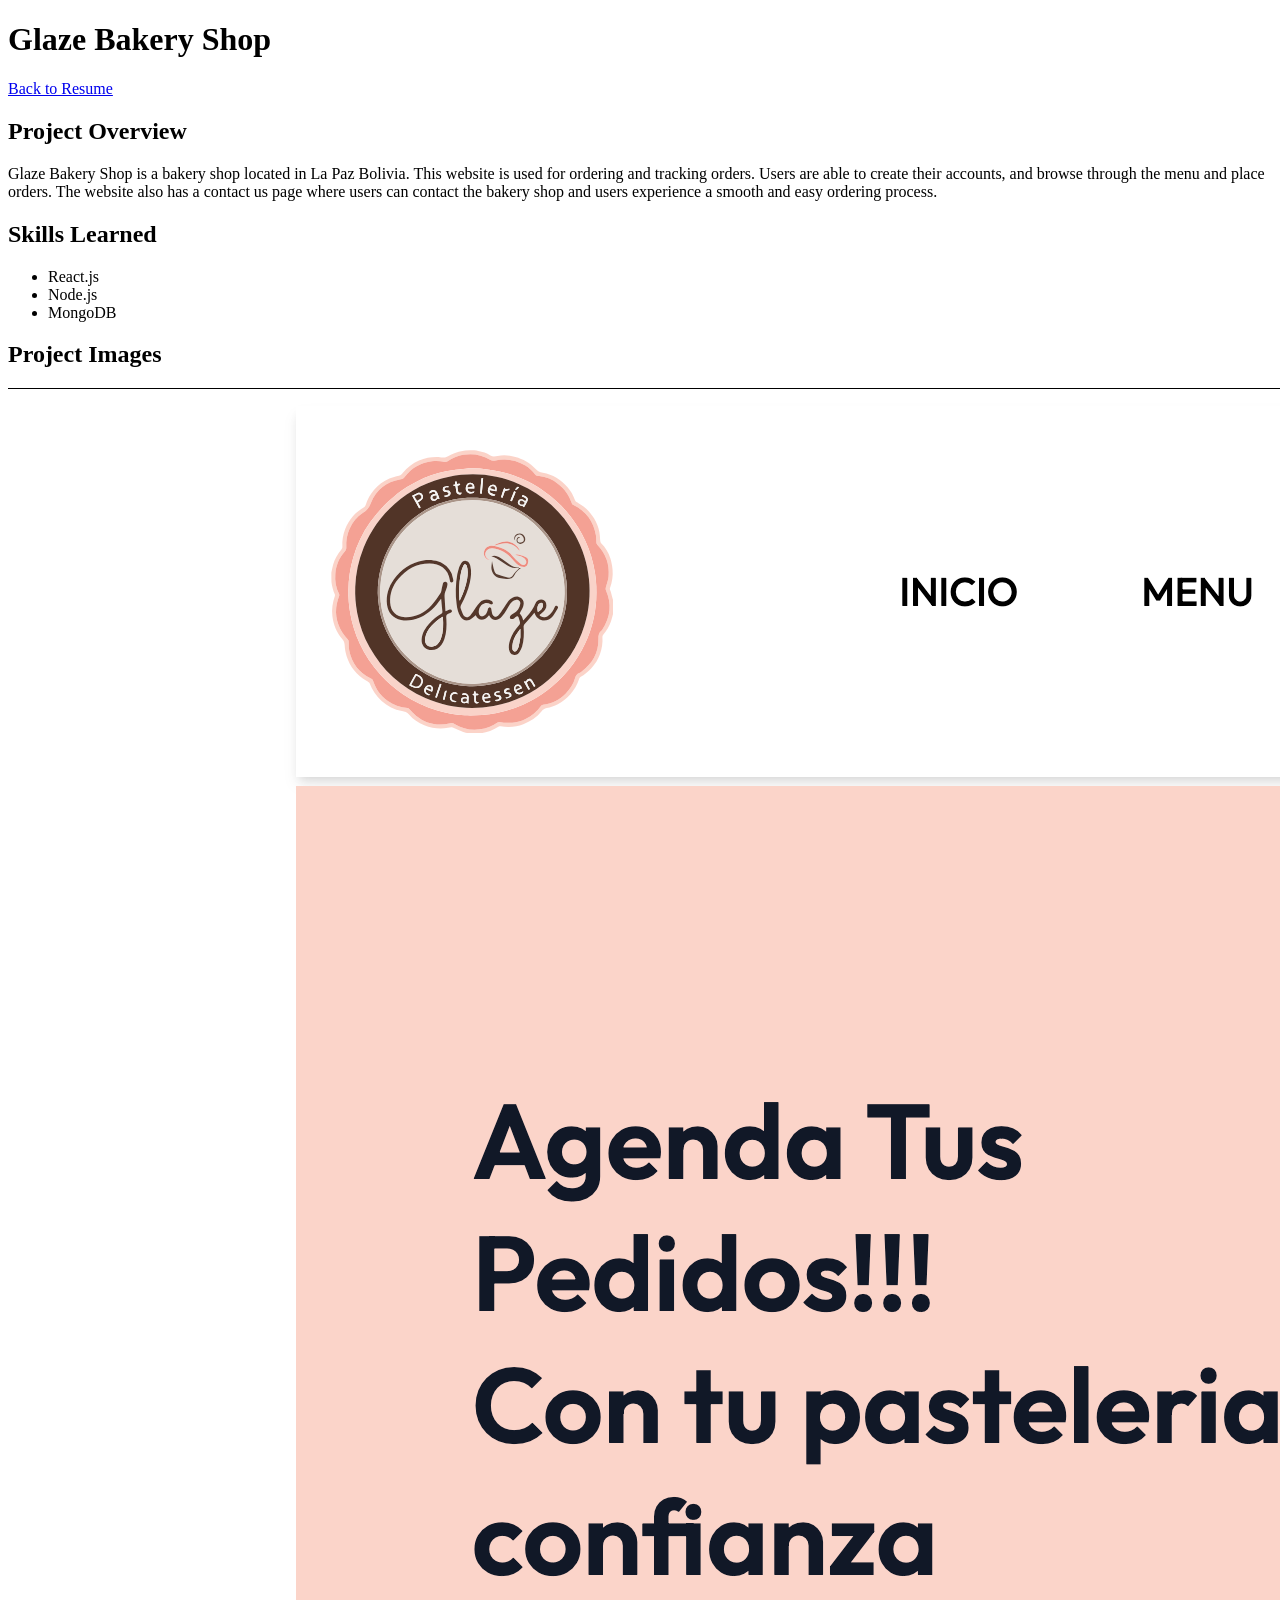
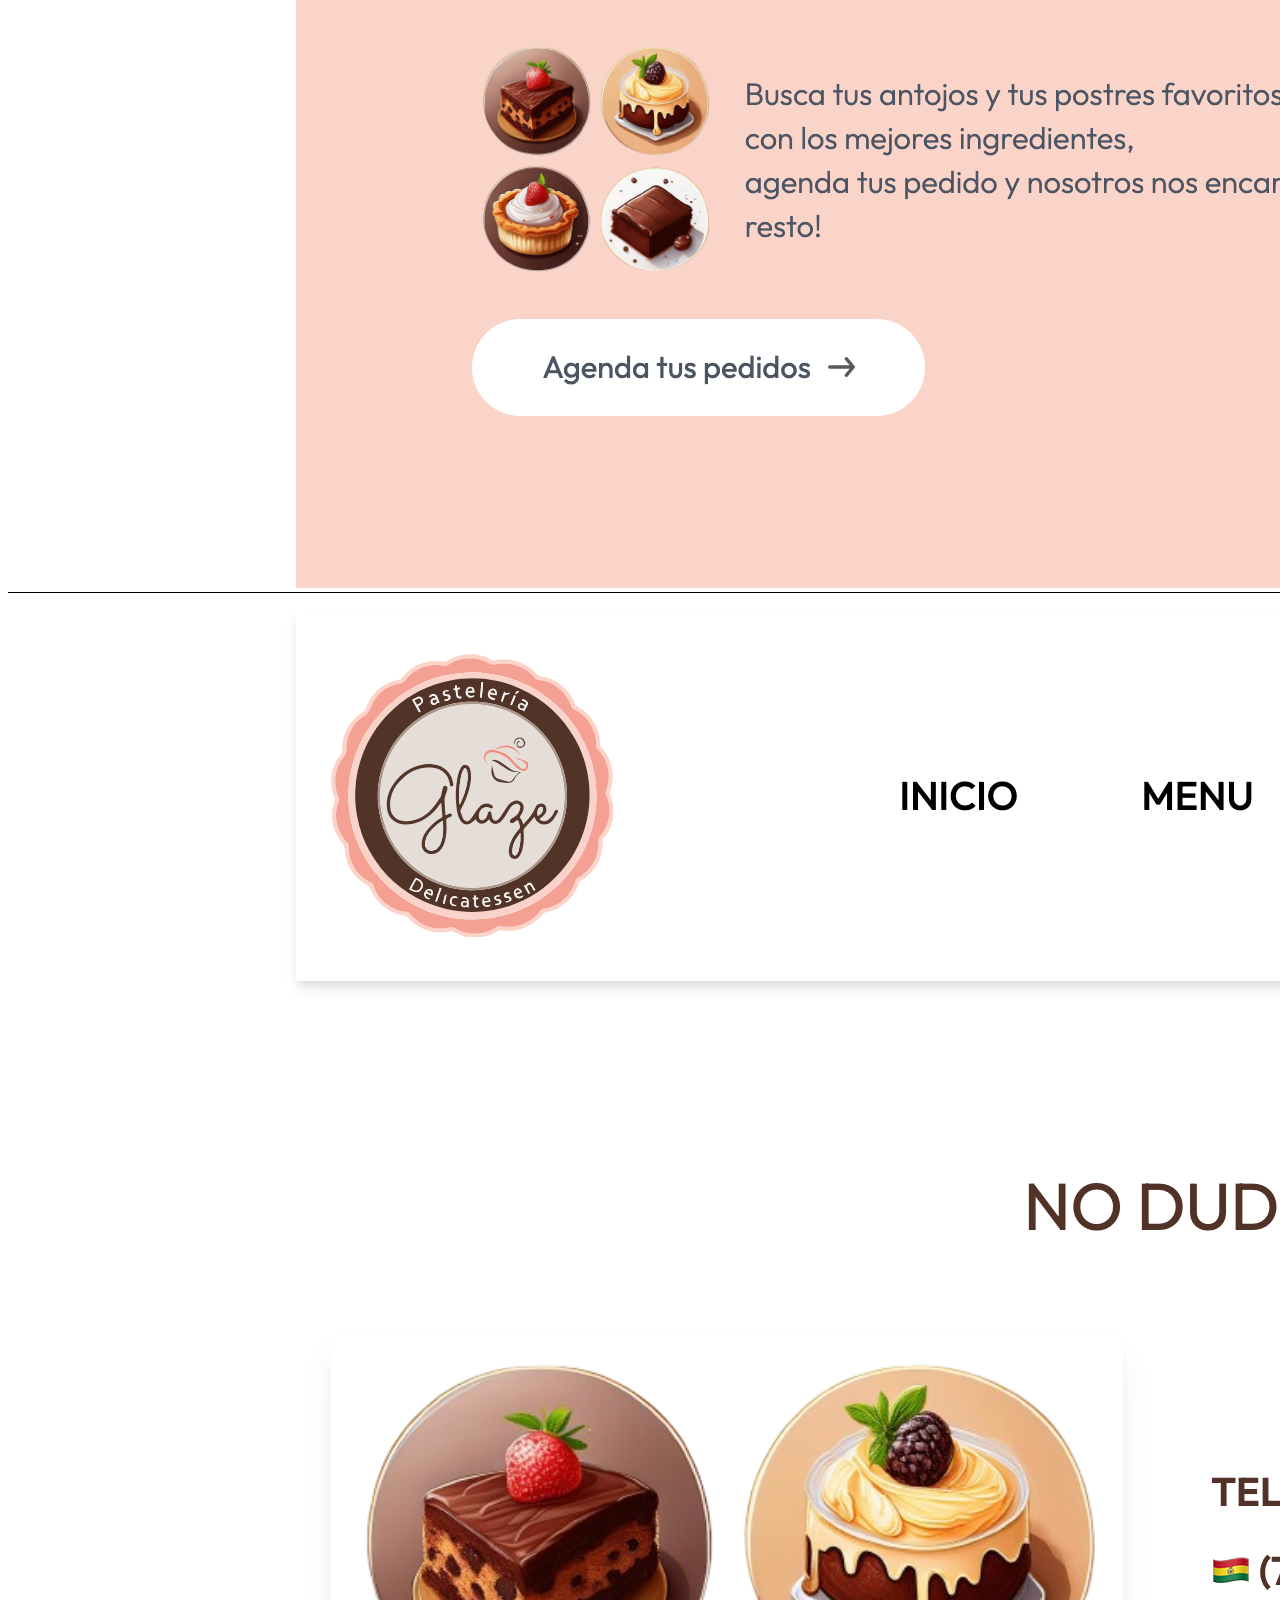
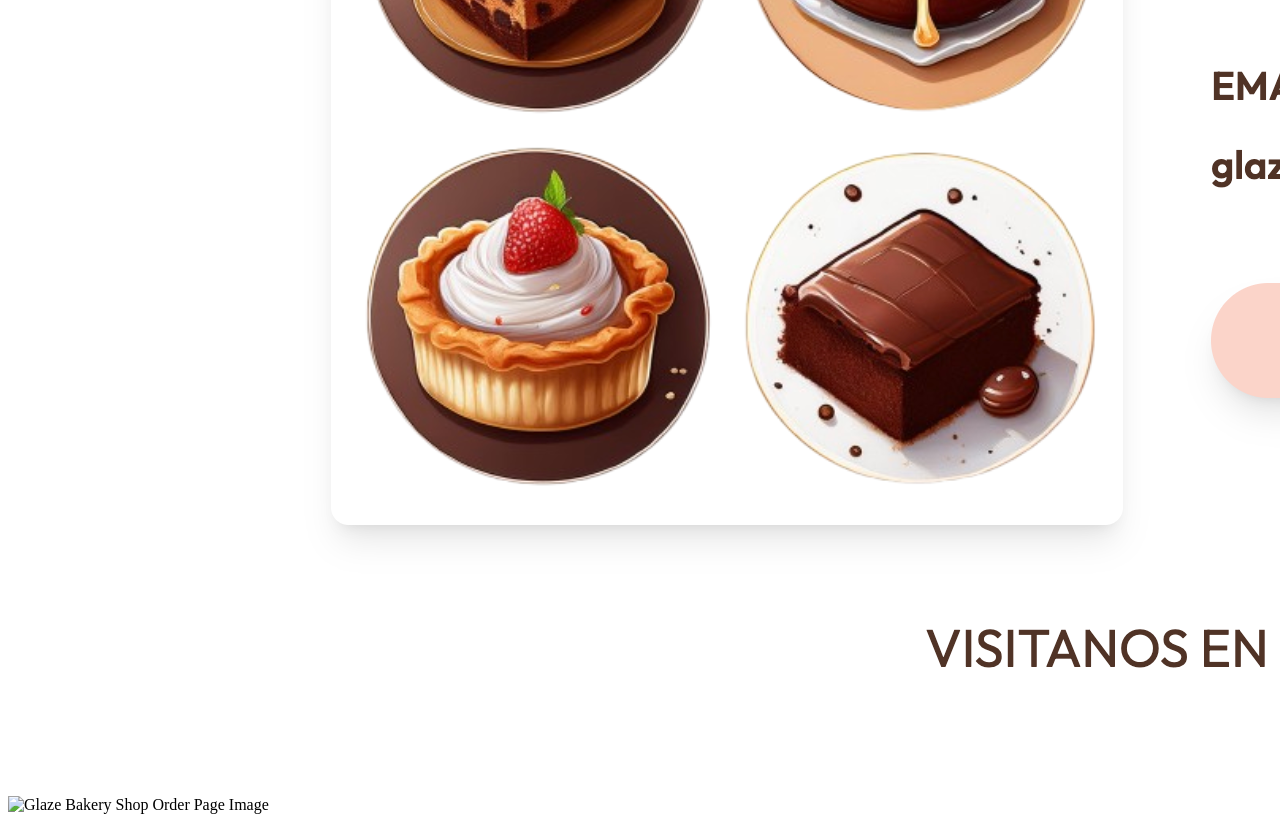
==== Projects/glaze.html @ 4cb7f10c "Finished The Semantic HTML Resume with 2 separate project pages and links." ====
<!DOCTYPE html>
<html lang="en">

<head>
    <meta charset="UTF-8">
    <meta name="viewport" content="width=device-width, initial-scale=1.0">
    <title>Glaze Bakery Shop</title>
</head>

<body>
    <!-- Header -->
    <header>
        <h1>Glaze Bakery Shop</h1>
        <a href="../index.html">Back to Resume</a>
    </header>
    <main>
        <!-- Project Overview -->
        <section class="project-overview" id="project-overview">
            <h2>Project Overview</h2>
            <p>
                Glaze Bakery Shop is a bakery shop located in La Paz Bolivia. This website is used for ordering and
                tracking orders. Users are able to create their accounts, and browse through the menu and place orders.
                The website also has a contact us page where users can contact the bakery shop and users experience a
                smooth and easy ordering process.
            </p>
        </section>
        <!-- Skills Learned -->
        <section class="skills-learned" id="skills-learned">
            <h2>Skills Learned</h2>
            <ul>
                <li>React.js</li>
                <li>Node.js</li>
                <li>MongoDB</li>
            </ul>
        </section>
        <!-- Project Images -->
        <section class="project-image" id="project-image">
            <h2>Project Images</h2>
            <img src="../Assets/Glaze-Images/homePage.png" alt="Glaze Bakery Shop Home Page Image">
            <img src="../Assets/Glaze-Images/contactUs.png" alt="Glaze Bakery Shop Contact Us Page Image">
            <img src="../Assets/Glaze-Images/orderPage.png" alt="Glaze Bakery Shop Order Page Image">
        </section>
    </main>
</body>

</html>
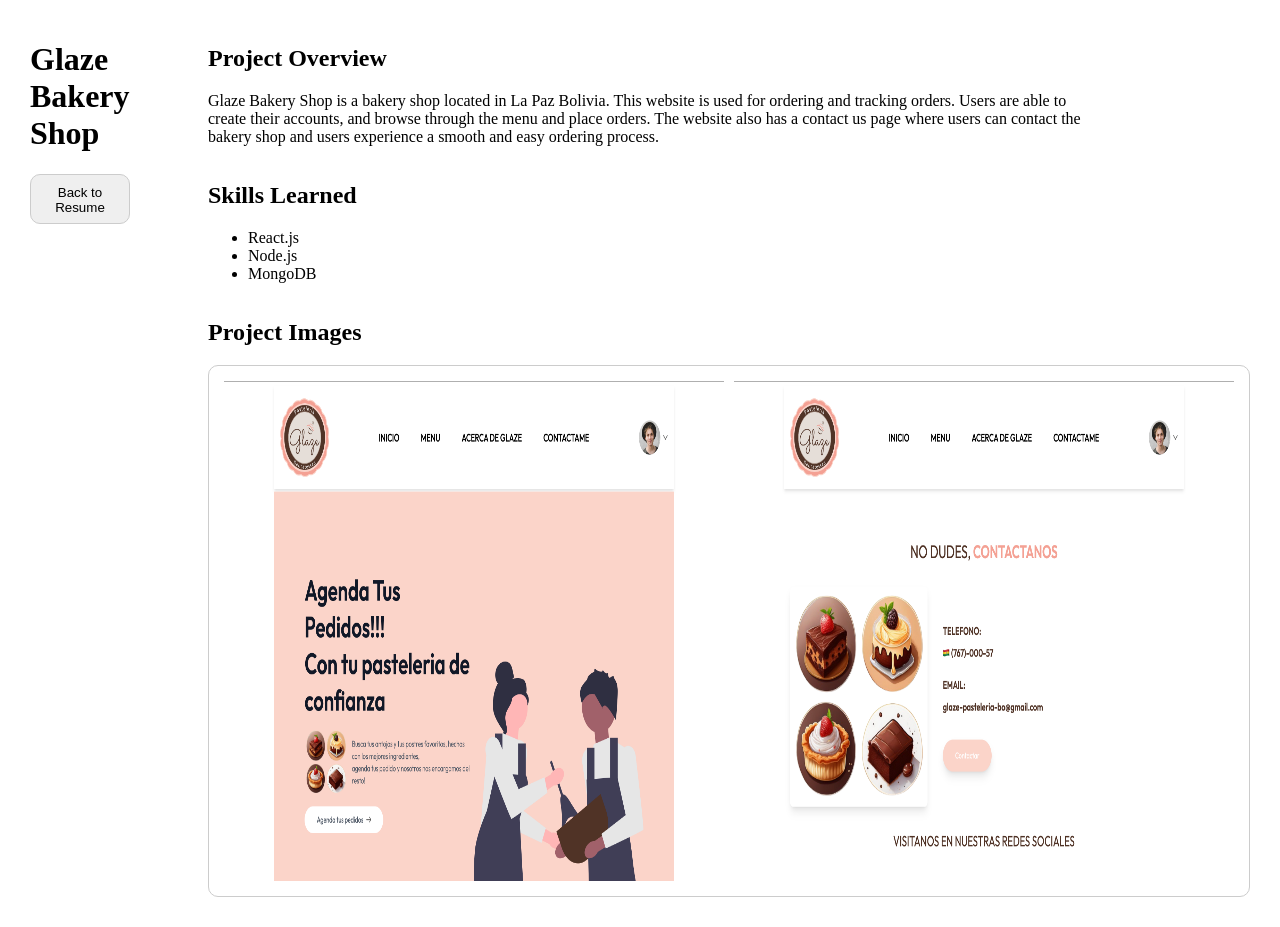
==== commit 93114dd2: "First Layer of styles" ====
--- a/Projects/glaze.html
+++ b/Projects/glaze.html
@@ -4,6 +4,7 @@
 <head>
     <meta charset="UTF-8">
     <meta name="viewport" content="width=device-width, initial-scale=1.0">
+    <link rel="stylesheet" href="../css/gStyles.css">
     <title>Glaze Bakery Shop</title>
 </head>
 
@@ -11,7 +12,7 @@
     <!-- Header -->
     <header>
         <h1>Glaze Bakery Shop</h1>
-        <a href="../index.html">Back to Resume</a>
+        <button onclick="window.location.href = '../index.html'">Back to Resume</button>
     </header>
     <main>
         <!-- Project Overview -->
@@ -36,9 +37,10 @@
         <!-- Project Images -->
         <section class="project-image" id="project-image">
             <h2>Project Images</h2>
-            <img src="../Assets/Glaze-Images/homePage.png" alt="Glaze Bakery Shop Home Page Image">
-            <img src="../Assets/Glaze-Images/contactUs.png" alt="Glaze Bakery Shop Contact Us Page Image">
-            <img src="../Assets/Glaze-Images/orderPage.png" alt="Glaze Bakery Shop Order Page Image">
+            <div class="image-container">
+                <img src="../Assets/Glaze-Images/homePage.png" alt="Glaze Bakery Shop Home Page Image">
+                <img src="../Assets/Glaze-Images/contactUs.png" alt="Glaze Bakery Shop Contact Us Page Image">
+            </div>
         </section>
     </main>
 </body>
--- a/css/gStyles.css
+++ b/css/gStyles.css
@@ -0,0 +1,57 @@
+body {
+    display: flex;
+    flex-direction: row;
+    height: 100%;
+    margin: 0;
+    padding: 0;
+    width: 100%;
+}
+
+header {
+    box-sizing: border-box;
+    padding-top: 20px;
+    padding-right: 30px;
+    padding-left: 30px;
+}
+
+main {
+    display: flex;
+    flex-direction: column;
+    box-sizing: border-box;
+    flex-wrap: wrap;
+    margin: 0px;
+    padding-top: 25px;
+}
+
+#project-image img {
+    width: 500px;
+    height: 500px;
+    margin: 5px;
+}
+
+.image-container {
+    display: flex;
+    flex-direction: row;
+    box-sizing: border-box;
+    margin: 0px;
+    padding: 10px;
+    justify-content: space-evenly;
+    align-items: center;
+    margin-right: 30px;
+    margin-bottom: 30px;
+    border-radius: 10px;
+    border: 1px solid #ccc;
+}
+
+button {
+    padding: 10px;
+    width: 100px;
+    height: 50px;
+    border-radius: 10px;
+    border: 1px solid #ccc;
+    cursor: pointer;
+}
+
+.project-overview {
+    width: 900px;
+}
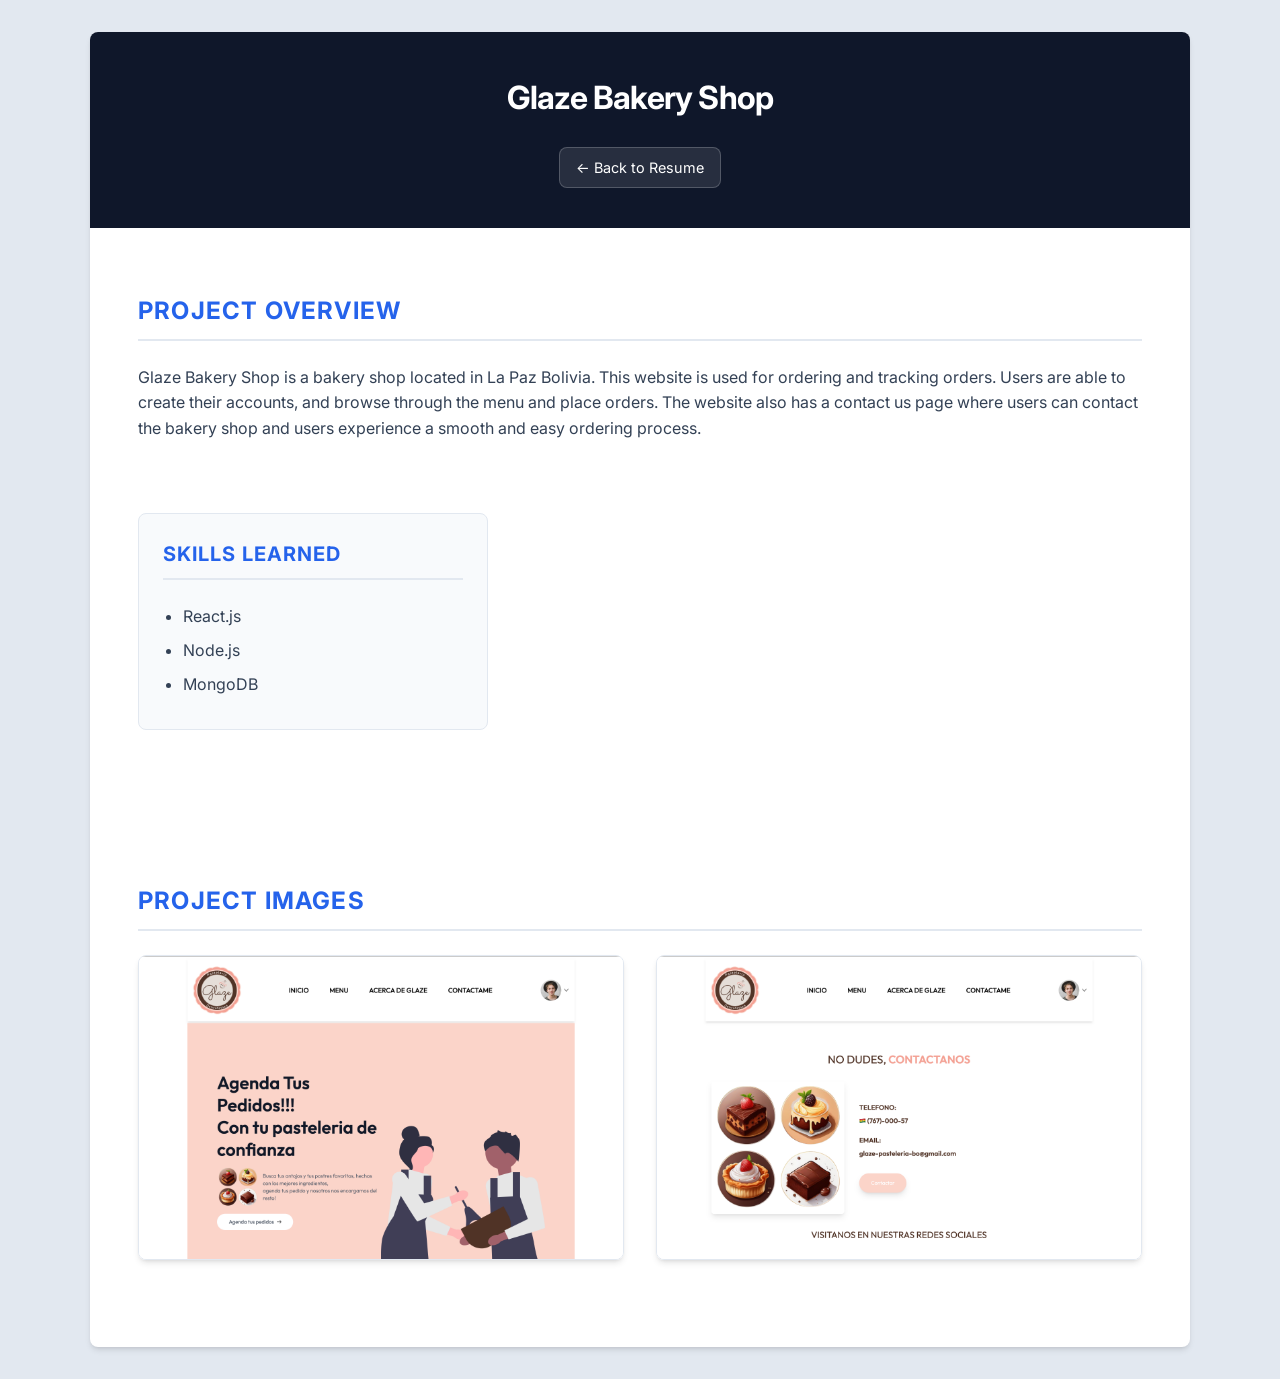
==== commit fe78ea2b: "Final updates to styling" ====
--- a/Projects/glaze.html
+++ b/Projects/glaze.html
@@ -4,45 +4,53 @@
 <head>
     <meta charset="UTF-8">
     <meta name="viewport" content="width=device-width, initial-scale=1.0">
-    <link rel="stylesheet" href="../css/gStyles.css">
+    <link rel="stylesheet" href="../css/styles.css">
+    <link href="https://fonts.googleapis.com/css2?family=Inter:wght@400;600;700&display=swap" rel="stylesheet">
     <title>Glaze Bakery Shop</title>
 </head>
 
 <body>
-    <!-- Header -->
-    <header>
-        <h1>Glaze Bakery Shop</h1>
-        <button onclick="window.location.href = '../index.html'">Back to Resume</button>
-    </header>
-    <main>
-        <!-- Project Overview -->
-        <section class="project-overview" id="project-overview">
-            <h2>Project Overview</h2>
-            <p>
-                Glaze Bakery Shop is a bakery shop located in La Paz Bolivia. This website is used for ordering and
-                tracking orders. Users are able to create their accounts, and browse through the menu and place orders.
-                The website also has a contact us page where users can contact the bakery shop and users experience a
-                smooth and easy ordering process.
-            </p>
-        </section>
-        <!-- Skills Learned -->
-        <section class="skills-learned" id="skills-learned">
-            <h2>Skills Learned</h2>
-            <ul>
-                <li>React.js</li>
-                <li>Node.js</li>
-                <li>MongoDB</li>
-            </ul>
-        </section>
-        <!-- Project Images -->
-        <section class="project-image" id="project-image">
-            <h2>Project Images</h2>
-            <div class="image-container">
-                <img src="../Assets/Glaze-Images/homePage.png" alt="Glaze Bakery Shop Home Page Image">
-                <img src="../Assets/Glaze-Images/contactUs.png" alt="Glaze Bakery Shop Contact Us Page Image">
-            </div>
-        </section>
-    </main>
+    <div class="resume-container">
+        <!-- Header -->
+        <header>
+            <h1>Glaze Bakery Shop</h1>
+            <a href="../index.html" class="back-btn">&#8592; Back to Resume</a>
+        </header>
+
+        <main>
+            <!-- Project Overview -->
+            <section class="project-overview" id="project-overview">
+                <h2>Project Overview</h2>
+                <p>
+                    Glaze Bakery Shop is a bakery shop located in La Paz Bolivia. This website is used for ordering and
+                    tracking orders. Users are able to create their accounts, and browse through the menu and place
+                    orders.
+                    The website also has a contact us page where users can contact the bakery shop and users experience
+                    a
+                    smooth and easy ordering process.
+                </p>
+            </section>
+
+            <!-- Skills Learned -->
+            <section class="skills-learned" id="skills-learned">
+                <h2>Skills Learned</h2>
+                <ul>
+                    <li>React.js</li>
+                    <li>Node.js</li>
+                    <li>MongoDB</li>
+                </ul>
+            </section>
+
+            <!-- Project Images -->
+            <section class="project-image" id="project-image">
+                <h2>Project Images</h2>
+                <div class="image-container">
+                    <img src="../Assets/Glaze-Images/homePage.png" alt="Glaze Bakery Shop Home Page Image">
+                    <img src="../Assets/Glaze-Images/contactUs.png" alt="Glaze Bakery Shop Contact Us Page Image">
+                </div>
+            </section>
+        </main>
+    </div>
 </body>
 
 </html>
--- a/css/styles.css
+++ b/css/styles.css
@@ -0,0 +1,314 @@
+:root {
+    --primary-color: #2563eb;
+    --text-color: #334155;
+    --heading-color: #0f172a;
+    --bg-color: #f8fafc;
+    --card-bg: #ffffff;
+    --border-color: #e2e8f0;
+    --shadow: 0 4px 6px -1px rgb(0 0 0 / 0.1), 0 2px 4px -2px rgb(0 0 0 / 0.1);
+    --radius: 8px;
+    --font-main: 'Inter', system-ui, -apple-system, sans-serif;
+}
+
+* {
+    box-sizing: border-box;
+    margin: 0;
+    padding: 0;
+}
+
+body {
+    font-family: var(--font-main);
+    background-color: var(--bg-color);
+    color: var(--text-color);
+    line-height: 1.6;
+    padding: 0;
+    margin: 0;
+}
+
+.resume-container {
+    background-color: var(--card-bg);
+    margin: 0 auto;
+    width: 100%;
+    max-width: 100%;
+}
+header {
+    background-color: var(--heading-color);
+    color: white;
+    text-align: center;
+    padding: 2.5rem 1rem;
+    position: relative;
+}
+
+header h1 {
+    font-size: 2rem;
+    font-weight: 700;
+    margin-bottom: 0.5rem;
+    letter-spacing: -0.025em;
+}
+
+header h3 {
+    font-size: 1.25rem;
+    font-weight: 400;
+    opacity: 0.9;
+    margin-bottom: 1.5rem;
+}
+
+.contact-info p {
+    font-size: 0.9rem;
+    opacity: 0.8;
+}
+
+.contact-info a {
+    color: white;
+    text-decoration: none;
+    border-bottom: 1px dotted rgba(255, 255, 255, 0.5);
+    transition: all 0.2s;
+}
+
+.contact-info a:hover {
+    opacity: 1;
+    border-bottom: 1px solid white;
+}
+
+.back-btn {
+    display: inline-block;
+    background-color: rgba(255, 255, 255, 0.1);
+    color: white;
+    padding: 0.5rem 1rem;
+    border-radius: var(--radius);
+    margin-top: 1rem;
+    font-size: 0.9rem;
+    text-decoration: none;
+    border: 1px solid rgba(255, 255, 255, 0.2);
+    transition: background-color 0.2s;
+    cursor: pointer;
+}
+
+.back-btn:hover {
+    background-color: rgba(255, 255, 255, 0.2);
+    text-decoration: none;
+}
+
+main {
+    padding: 2rem 1.5rem;
+}
+
+h2 {
+    color: var(--primary-color);
+    font-size: 1.5rem;
+    border-bottom: 2px solid var(--border-color);
+    padding-bottom: 0.5rem;
+    margin-bottom: 1.5rem;
+    margin-top: 1rem;
+    text-transform: uppercase;
+    letter-spacing: 0.05em;
+    font-weight: 700;
+}
+
+section {
+    margin-bottom: 2.5rem;
+}
+
+p,
+li {
+    font-size: 1rem;
+    color: var(--text-color);
+}
+
+a {
+    color: var(--primary-color);
+    text-decoration: none;
+}
+
+a:hover {
+    text-decoration: underline;
+}
+
+ul {
+    padding-left: 1.25rem;
+    margin-top: 0.75rem;
+}
+
+li {
+    margin-bottom: 0.5rem;
+}
+
+.professional-summary p {
+    font-size: 1.05rem;
+    max-width: 65ch;
+}
+.skills-content p {
+    margin-bottom: 0.75rem;
+}
+
+article {
+    margin-bottom: 1.5rem;
+}
+
+.job-header,
+.edu-header {
+    display: flex;
+    justify-content: space-between;
+    align-items: baseline;
+    flex-wrap: wrap;
+    gap: 0.5rem;
+}
+
+.job-header strong,
+.edu-header strong {
+    font-size: 1.1rem;
+    color: var(--heading-color);
+}
+
+.job-header span,
+.edu-header span {
+    font-size: 0.9rem;
+    color: #64748b;
+    font-weight: 500;
+}
+
+.job-sub,
+.edu-details {
+    margin-top: 0.2rem;
+    margin-bottom: 0.5rem;
+    color: #475569;
+}
+
+.gpa {
+    margin-bottom: 0.5rem;
+}
+
+.projects-grid {
+    display: flex;
+    flex-direction: column;
+    gap: 1rem;
+}
+
+.projects article {
+    background: #f1f5f9;
+    padding: 1rem;
+    border-radius: var(--radius);
+    border-left: 4px solid var(--primary-color);
+}
+
+.image-container {
+    display: flex;
+    flex-direction: column;
+    gap: 1.5rem;
+    margin-top: 1.5rem;
+}
+
+.image-container img {
+    width: 100%;
+    height: auto;
+    border-radius: var(--radius);
+    box-shadow: var(--shadow);
+    border: 1px solid var(--border-color);
+    animation: popUp 0.6s ease-out forwards;
+    opacity: 0;
+    transform: scale(0.95);
+}
+
+.image-container img:nth-child(1) {
+    animation-delay: 0.1s;
+}
+
+.image-container img:nth-child(2) {
+    animation-delay: 0.2s;
+}
+
+.image-container img:nth-child(3) {
+    animation-delay: 0.3s;
+}
+
+@keyframes popUp {
+    to {
+        opacity: 1;
+        transform: scale(1);
+    }
+}
+
+@media (min-width: 1024px) {
+    body {
+        padding: 2rem 0;
+        background-color: #e2e8f0;
+    }
+
+    .resume-container {
+        max-width: 1100px;
+        box-shadow: var(--shadow);
+        border-radius: var(--radius);
+        overflow: hidden;
+        display: grid;
+        grid-template-rows: auto 1fr;
+    }
+
+    main {
+        display: grid;
+        grid-template-columns: 350px 1fr;
+        column-gap: 3rem;
+        row-gap: 2rem;
+        padding: 3rem;
+        grid-template-areas:
+            "summary summary"
+            "skills experience"
+            "education experience"
+            "projects projects"
+            "images images";
+    }
+
+    .professional-summary,
+    .project-overview {
+        grid-area: summary;
+    }
+
+    .technical-skills,
+    .skills-learned {
+        grid-area: skills;
+    }
+
+    .education {
+        grid-area: education;
+    }
+
+    .leadership-experience {
+        grid-area: experience;
+    }
+
+    .projects {
+        grid-area: projects;
+    }
+
+    .project-image {
+        grid-area: images;
+    }
+
+    .technical-skills,
+    .education,
+    .skills-learned {
+        background-color: #f8fafc;
+        padding: 1.5rem;
+        border-radius: var(--radius);
+        border: 1px solid var(--border-color);
+        height: fit-content;
+    }
+
+    .technical-skills h2,
+    .education h2,
+    .skills-learned h2 {
+        font-size: 1.25rem;
+        margin-top: 0;
+    }
+
+    .projects-grid {
+        display: grid;
+        grid-template-columns: repeat(2, 1fr);
+        gap: 1.5rem;
+    }
+
+    .image-container {
+        display: grid;
+        grid-template-columns: repeat(auto-fit, minmax(300px, 1fr));
+        gap: 2rem;
+    }
+}
